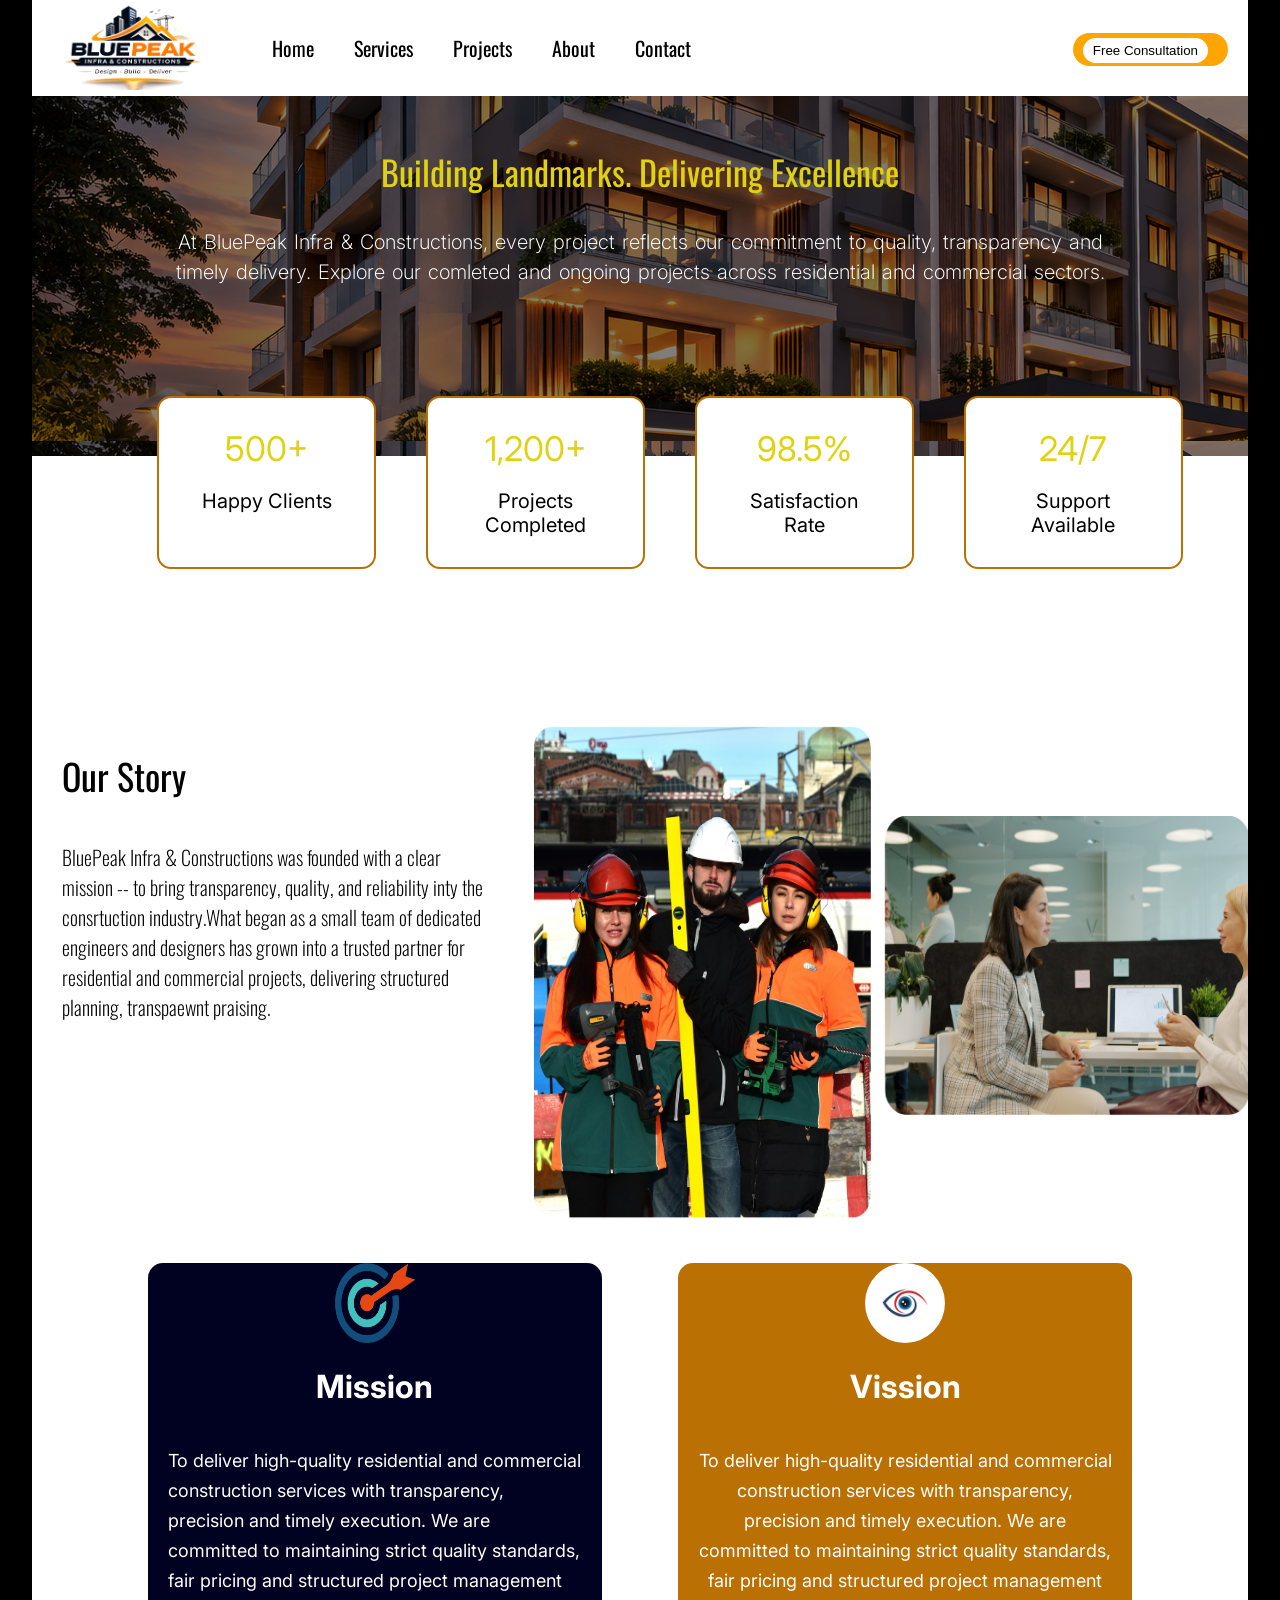
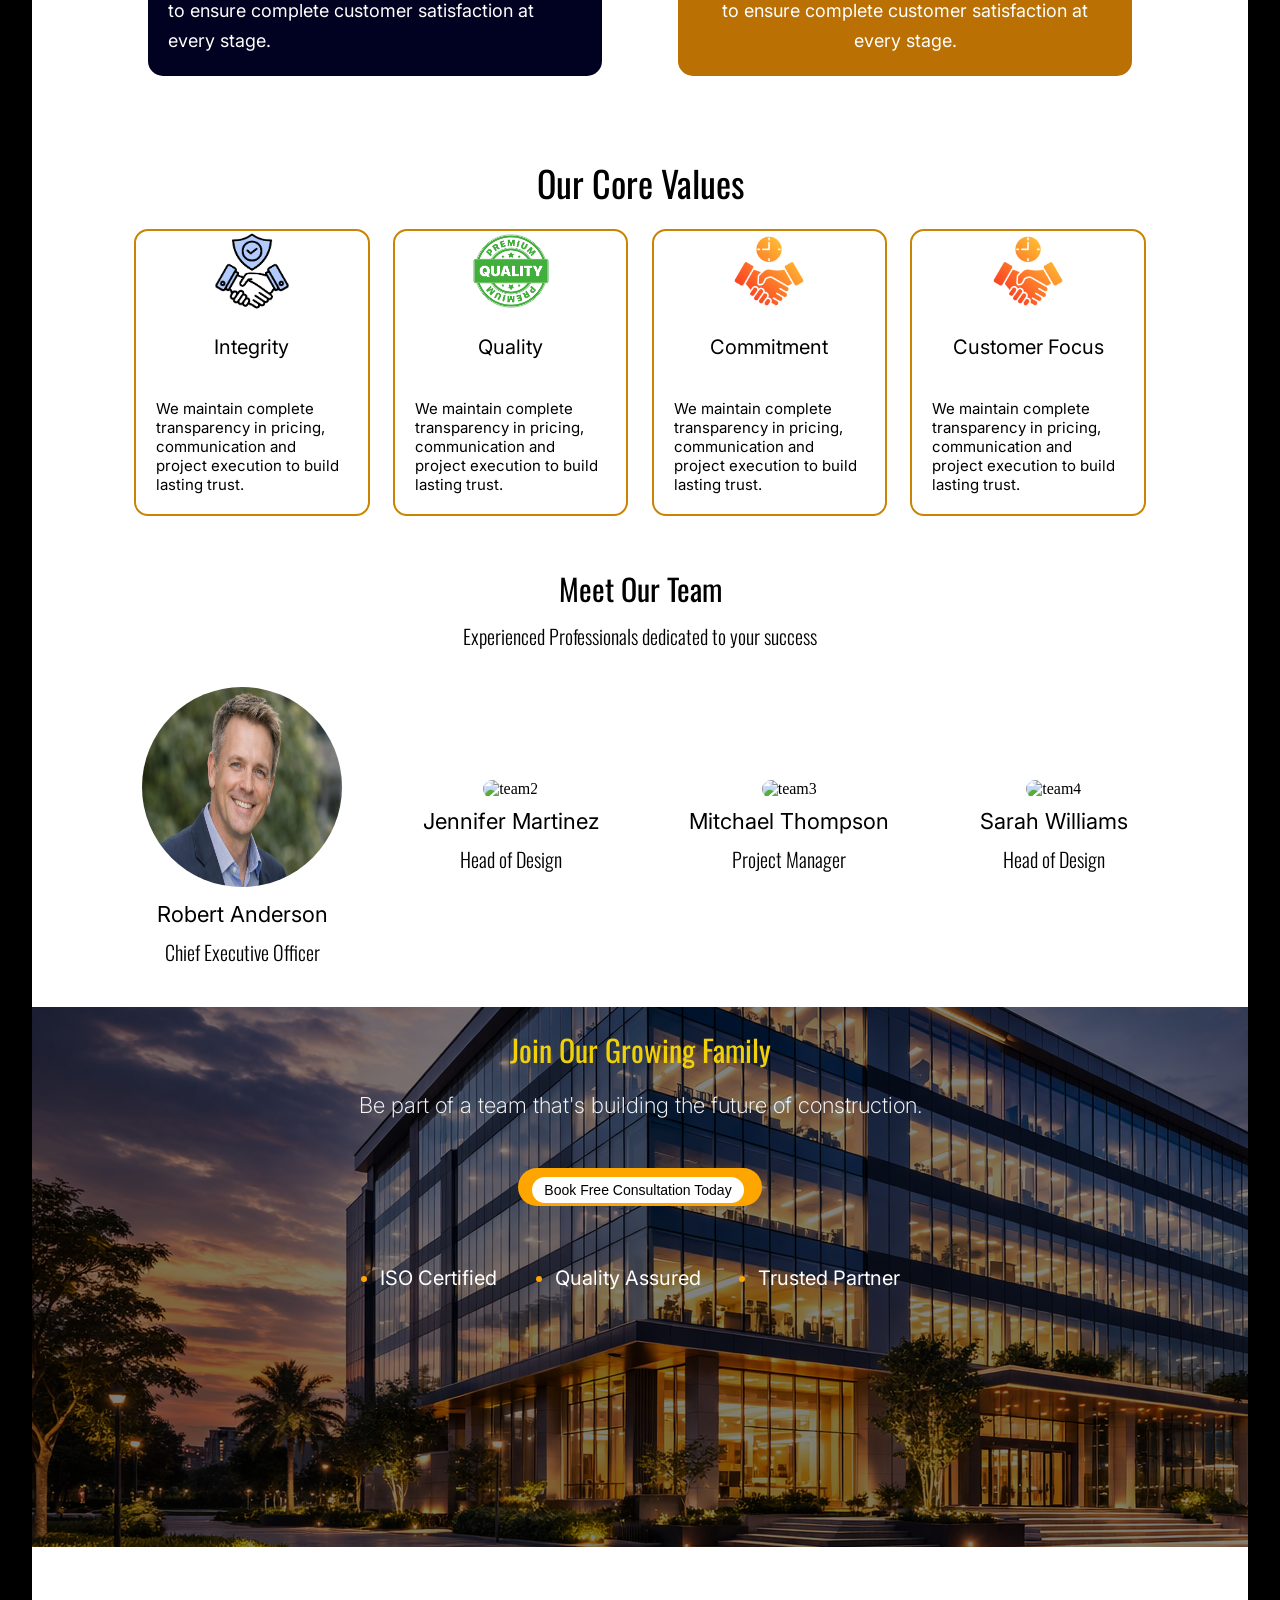
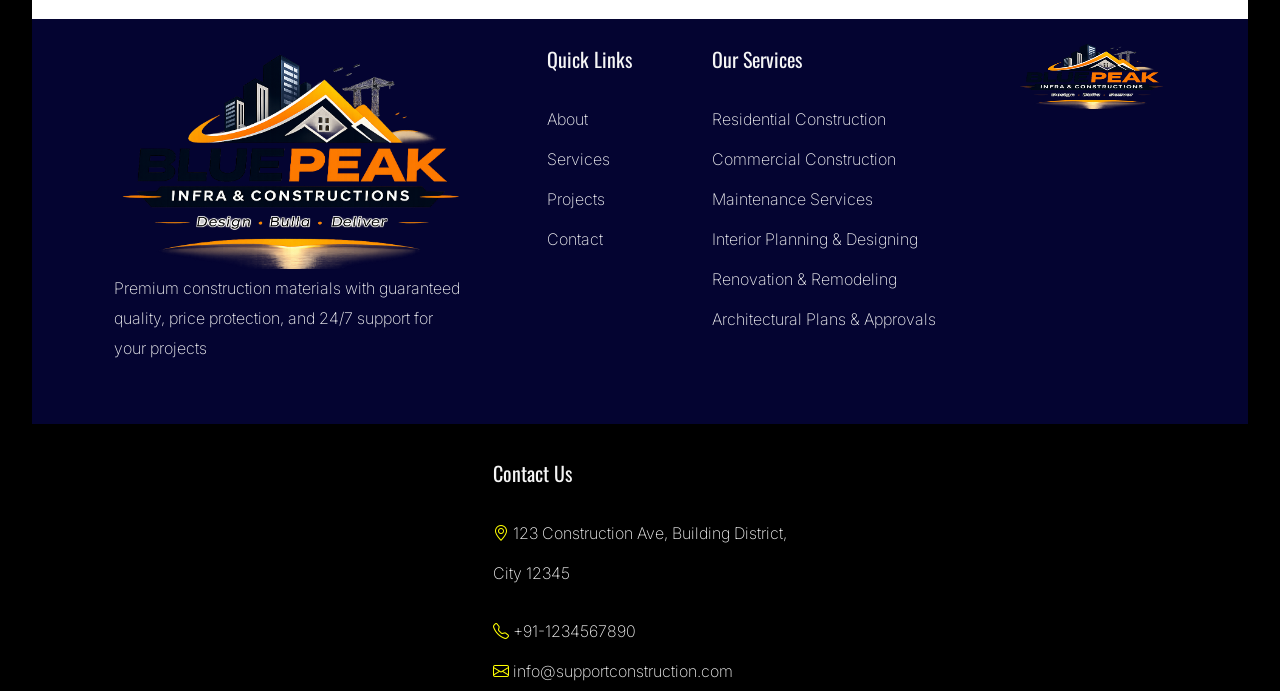
==== about.html @ 33f8533c "ConstructionFinal" ====
<!DOCTYPE html>
<html lang="en">
<head>
    <meta charset="UTF-8">
    <meta name="viewport" content="width=device-width, initial-scale=1.0">
    <title>Construction_About</title>
    <!--Inheriting CSS-->
    <link rel="stylesheet" href="/Assets/CSS/about.css">
    <!--Font Styles-->
    <link rel="preconnect" href="https://fonts.googleapis.com">
    <link rel="preconnect" href="https://fonts.gstatic.com" crossorigin>
    <link href="https://fonts.googleapis.com/css2?family=Inter:ital,opsz,wght@0,14..32,100..900;1,14..32,100..900&family=Oswald:wght@200..700&display=swap" rel="stylesheet">
    <!--Bootstrap Icons-->
     <link rel="stylesheet" href="https://cdn.jsdelivr.net/npm/bootstrap-icons@1.13.1/font/bootstrap-icons.min.css">

</head>
<body>
    <div class="overall">
    <!--Navbar Section-->
        <div class="header">
            <div class="header1">
                <div class="left">
                    <div class="logo">
                        <img src="/Assets/Images/ChatGPT Image Mar 2, 2026, 12_14_05 PM.png"  class="size" alt="Logo" >
                    </div>
                    <div class="navbar">
                            <a href="index.html">Home</a>
                            <a href="sevices.html">Services</a>
                            <a href="projects.html">Projects</a>
                            <a href="about.html">About</a>
                            <a href="contact.html">Contact</a>
                    </div>
                </div>
                <div class="btn">
                    <button>
                        <span>
                            Free Consultation
                        </span>
                    </button>
                </div>
            </div>
        </div>
    <!--Banner Section-->
        <div class="banner">
            <h1>Building Landmarks. Delivering Excellence</h1>
            <p>At BluePeak Infra & Constructions, every project reflects our commitment to quality, transparency and timely delivery. Explore our comleted and ongoing projects across residential and commercial sectors.</p>
        </div>
    <div class="story1">
    <!--Overlapping Tabs-->
    <div class="otabs">
        <div class="otab1">
            <h1>500+</h1>
            <p>Happy Clients</p>
        </div>
        <div class="otab1">
            <h1>1,200+</h1>
            <p>Projects Completed</p>
        </div>
        <div class="otab1">
            <h1>98.5%</h1>
            <p>Satisfaction Rate</p>
        </div>
        <div class="otab1">
            <h1>24/7</h1>
            <p>Support Available</p>
        </div>
    </div>
    <!--White Space-->
    <div class="space">

    </div>
    <!--Story-->
    <div class="story">
        <div class="scol1">
            <h2>Our Story</h2>
            <p> BluePeak Infra & Constructions was founded with a clear mission -- to bring transparency, quality, and reliability inty the consrtuction industry.What began as a small team of dedicated engineers and designers has grown into a trusted partner for residential and commercial projects, delivering structured planning, transpaewnt praising.</p>
        </div>
        <div class="scol2">
            <img src="/Assets/Images/col1.png" alt="col1">
        </div>
        <div class="scol3">
            <img src="/Assets/Images/col2.png" alt="col2">
        </div>
    </div>
    <div class="mv">
        <div class="mission">
            <img src="/Assets/Images/Mission-PNG-Clipart-Background.png" alt="m">
            <h2> Mission</h2>
            <p>To deliver high-quality residential and commercial construction services with transparency, precision and timely execution. We are committed to maintaining strict quality standards, fair pricing and structured project management to ensure complete customer satisfaction at every stage.</p>
        </div>
        <div class="vission">
            <img src="/Assets/Images/ec470275507757cef73993b78b1027c4.jpg" alt="v">
            <h2> Vission</h2>
            <p>To deliver high-quality residential and commercial construction services with transparency, precision and timely execution. We are committed to maintaining strict quality standards, fair pricing and structured project management to ensure complete customer satisfaction at every stage.</p>

        </div>
        </div>
    <!--Core  Value Section-->
    <div class="core">
        <h1>Our Core Values</h1>
        <div class="values">
            <div class="value">
                <img src="/Assets/Images/images.png" alt="">
                <h3>Integrity</h3>
                <p>We maintain complete transparency in pricing, communication and project execution to build lasting trust.</p>
            </div>
            <div class="value">
                <img src="/Assets/Images/premium-certified-quality-stamp_78370-1800.avif" alt="">
                <h3>Quality</h3>
                <p>We maintain complete transparency in pricing, communication and project execution to build lasting trust.</p>
            </div>
            <div class="value">
                <img src="/Assets/Images/11320141.png" alt="">
                <h3>Commitment</h3>
                <p>We maintain complete transparency in pricing, communication and project execution to build lasting trust.</p>
            </div>
            <div class="value">
                <img src="/Assets/Images/11320141.png" alt="">
                <h3>Customer Focus</h3>
                <p>We maintain complete transparency in pricing, communication and project execution to build lasting trust.</p>
            </div>
        </div>
    </div>
    <!--Team-->
    <div class="team">
        <h1>Meet Our Team</h1>
        <p>Experienced Professionals dedicated to your success</p><br><br>
        <div class="myteam">
            <div class="team1">
                <img src="/Assets/Images/P1.png" alt="team1">
                <h3>Robert Anderson</h3>
                <p>Chief Executive Officer</p>
            </div>
            <div class="team1">
                <img src="/Assets/Images/P2.png" alt="team2">
                <h3>Jennifer Martinez</h3>
                <p>Head of Design</p>
            </div>
            <div class="team1">
                <img src="/Assets/Images/P3.png" alt="team3">
                <h3>Mitchael Thompson</h3>
                <p>Project Manager</p>
            </div>
            <div class="team1">
                <img src="/Assets/Images/P4.png" alt="team4">
                <h3>Sarah Williams</h3>
                <p>Head of Design</p>
            </div>
        </div>
    </div>

</div>
<!--Before Footer-->
         
            
                <div class="beforefoot">
                    <h2 style="color:rgb(240, 209, 8)">Join Our Growing Family</h2>
                    <p style="color:whitesmoke">Be part of a team that's building the future of construction.</p>
                    <div class="btn1">
                        <button>
                            <span> Book Free Consultation Today </span>
                        </button>
                    </div>
                    <div class="listview">
                        <ul>
                            <li>ISO Certified</li>
                            <li>Quality Assured</li>
                            <li>Trusted Partner</li>
                        </ul>
                    </div>
                </div>
            
<!--White space-->
            <div class="blank">
                
            </div>
<!--Footer Section-->
        <div class="foot">
            <div class="foot1">
                <img src="/Assets/Images/ChatGPT Image Mar 2, 2026, 12_14_05 PM.png" alt="logo" class="logofoot">
                <p> Premium construction materials with guaranteed quality, price protection, and 24/7 support for your projects</p>
            </div>
            <div class="foot2">
                <h4>Quick Links</h4>
                <p>About</p>
                <p>Services</p>
                <p>Projects</p>
                <p>Contact</p>
            </div>
            <div class="foot3">
                <h4>Our Services</h4>
                <p>Residential Construction</p>
                <p>Commercial Construction</p>
                <p>Maintenance Services</p>
                <p>Interior Planning & Designing</p>
                <p>Renovation & Remodeling</p>
                <p>Architectural Plans & Approvals</p>
            </div>
            <div class="logos">
                    <img src="/Assets/Images/ChatGPT Image Mar 2, 2026, 12_14_05 PM.png"  alt="Logo" width="150" height="70">
                </div>
            <div class="foot4">
                <h4>Contact Us</h4>
                <p><i class="bi bi-geo-alt" style="color:yellow"></i> 123 Construction Ave, Building District,<br> City 12345</p>
                <br>
                <p><i class="bi bi-telephone" style="color:yellow"></i> +91-1234567890</p>
                <p><i class="bi bi-envelope" style="color:yellow"></i> info@supportconstruction.com</p>
            </div>
        </div>

</div>
</body>
</html>
---- Assets/CSS/about.css ----
*{
    box-sizing: border-box;
    margin : 0;
    padding: 0;
}
.overall
{
    width:95%;
    margin: auto;
}
body
{
    background-color: black;
}
.header
{
    width:100%;
   background-color: white;
   
}
.header1
{
     display:flex;
    flex-wrap: wrap;
    align-items: center;
    justify-content:space-between;
    font-family: 'Oswald';
    font-size: 20px;
   
}
.size
{
    width: 140px;
    height: 90px;
}
.logo
{
    display: inline;
    padding-left: 30px;
    padding-right: 30px;
    margin-right: 20px;
}
.navbar
{
    display: flex;
   justify-content: center;
   align-items: center;
}
.navbar a
{
    display: inline;
    text-decoration: none;
    color:black;
    padding-left: 20px;
    padding-right: 20px;
    font-size: 20px;
}
.btn button
{
    background-color: orange;
    padding: 10px 20px 8px 10px;
    border: none;
    border-radius: 30px;
}
.btn button>span
{
    background-color: white;
    border-radius:18px ;
    padding: 5px 10px;
}
.left
{
    display: flex;
    flex-wrap: wrap;
}
.btn
{
    margin-right: 20px;
}

/*Banner Section*/
.banner
{
    background-image: url('/Assets/Images/cropimg3.png');
     background:linear-gradient(rgba(0, 0, 0, 0.5), rgba(0, 0, 0, 0.5)),url('/Assets/Images/cropimg3.png');
    width:100%;
    height: 40vh;
    text-align: center;
    justify-content: center;
  
}
.banner h1
{
    color:rgb(224, 210, 17);
    font-family: 'Oswald';
    font-size: 34px;
    font-weight: 400;
    padding:30px;
    padding-top: 50px;
}
.banner p 
{
    color:white;
    font-family: 'Inter';
    font-size: 20px;
    font-weight: 250;
    padding-left: 10%;
    padding-right: 10%;
    line-height: 30px;
    word-spacing: 2px;
}
/*Space*/
.space
{
    width:100%;
    height: 10vh;
    background-color: white;
   
}


/* Overlapping Tab Section */
.otab1
{
    width:18%;
    padding:20px;
    border: 2px solid rgb(186, 112, 2);
    border-radius: 14px;
    background: white;
    text-align: center;
}
.otab1 h1
{
     color:rgb(224, 210, 17);
    font-family: 'Inter';
    font-size: 34px;
    font-weight: 400;
    padding:10px;
}
.otab1 p 
{
    color:black;
     font-family: 'Inter';
    font-size: 20px;
    font-weight: 400;
    padding:10px;
}
.otabs 
{
    display:flex;
    justify-content: center;
    gap:50px;
position: relative;
bottom: 60px;
left: 30px;
}

.story1
{
    background-color: white;
    width:100%;
}
/*Story*/
.story
{  
    width:100%;
    background-color: white;
    display:flex;
    gap:1%;
}
.scol1 
{
    width: 40%;
    padding: 10px;
}
.scol1 h2
{
    font-family: 'Oswald';
    font-size: 36px;
    font-weight: 400;
    padding: 20px;
    
}
.scol1 p
{
    font-family: 'Oswald';
    font-size: 20px;
    font-weight: 250;
    padding: 20px;
    
}
.scol2
{
    width:28%;
}
.scol2>img
{
    width:100%;
    height:500px;
}
.scol3
{
    width:30%;
    padding-top: 8%;
}
.scol3>img
{
    width:100%;
    height:300px;
}
/*Mission Vission*/
.mv
{
    display : flex;
    justify-content: space-evenly;
    align-items:center;
    padding:40px;
}
.mission
{
    background-color: rgb(1, 1, 33);
    font-family: 'Inter';
    color: white;
    text-align: center;
    width: 40%;
    border-radius: 15px;
}
.mission>img 
{
    width: 80px;
    height:80px;
    border: 2px solid none;
    border-radius: 10px;

}
.mission h2
{
    font-size: 32px;
    padding: 20px;
}
.mission p 
{
    font-size: 18px;
    line-height: 30px;
    padding: 20px;
    text-align: left;
}
.vission
{
    background-color: rgb(186, 112, 2);
    font-family: 'Inter';
    color: white;
    
    text-align: center;
    width: 40%;
     border-radius: 15px;
}
.vission>img 
{
    width: 80px;
    height:80px;
    border: 2px solid none;
    border-radius: 50px;
}
.vission h2
{
    font-size: 32px;
    padding: 20px;
}
.vission p 
{
    font-size: 18px;
    line-height: 30px;
    padding: 20px;
}
/*Core  Value Section*/
.core
{
    text-align: center;
    padding: 20px;
}
.core h1
{
    font-family: 'Oswald';
    
    font-size: 36px;
    font-weight: 400;
    padding: 20px;
}
.value>img
{
    width: 80px;
    height:80px;
}
.value h3
{
     font-family: 'Inter';
    
    font-size: 20px;
    font-weight: 400;
    padding: 20px;
}
.value p 
{
 font-family: 'Inter';
    
    font-size: 15px;
    font-weight: 400;
    padding: 20px;
    text-align: left;;
}
.value 
{ 
    width:20%;
    border: 2px solid  ;
    border-color:rgb(202, 132, 3) ;
    border-radius: 14px;
}
.values
{
    display: flex;
    gap:2%;
    justify-content: center;
    align-items: center;
}
/*Team*/
.myteam
{
    display: flex;
  
    gap:6%;
    justify-content: center;
    align-items: center;
}
.team1>img 
{
    width: 200px;
    height:200px;
    border-radius: 100px;
}
.team1 h3
{
     font-family: 'Inter';
    
    font-size: 22px;
    font-weight: 400;
    padding: 10px;
}
.team1 p 
{
 font-family: 'Inter';
    
    font-size: 15px;
    font-weight: 400;
    
    text-align: center;
}
.team
{
    text-align: center;
    padding: 20px;
    padding-bottom: 40px;
}
.team h1
{
     font-family: 'Oswald';
    
    font-size: 30px;
    font-weight: 400;
    padding: 10px;
}
.team p 
{
 font-family: 'Oswald';
    
    font-size: 20px;
    font-weight: 300;
    
    text-align: center;
}
/*Before Footer*/

.beforefoot
{
   
    background-image: url('/Assets/Images/croppedimg2.png');
    background:linear-gradient(rgba(0, 0, 0, 0.5), rgba(0, 0, 0, 0.5)),url('/Assets/Images/croppedimg2.png');
    width:100%;
    height:60vh;
   text-align: center;
    justify-content: center;
}
.btn1
{
    margin:30px;
}
.btn1 button
{
    background-color: orange;
    padding: 14px 18px 8px 14px;
    border: none;
    border-radius: 30px;
}
.btn1 button>span
{
    background-color: white;
    border-radius:20px ;
    padding: 5px 12px;
    font-size: 14px;
}
.beforefoot h2
{
    font-family: 'Oswald';
    font-weight: 400;
    font-size: 30px;
    padding-top: 20px;
}
.beforefoot p
{
    padding:20px;
    font-family: 'Inter';
    font-weight: 250;
    font-size: 22px;
}

.listview
{
    padding:30px;
}
.listview>ul
{
    display: flex;
    flex-wrap: wrap;
    color:white;
    justify-content: center;
    gap:5%;
    font-family: 'Inter';
    font-size: 20px;
}
.listview>ul>li::marker
{
    color:orange;
}

/*White space*/

.blank
{
    background-color:white;
    width:100%;
    height:8vh;

}

/*Footer Section*/

.logofoot
{
    width:350px;
    height: 230px;
}
.foot 
{
    display: flex;
    flex-wrap: wrap;
    justify-content: center;
    
    width:100%;
   background-color:  rgb(4, 4, 49);
    height: 45vh;
    padding-top: 20px;
    padding-left: 20px;
    padding-right: 20px;
    gap: 80px;
}
.foot p
{
    font-size: 16px;
    color:whitesmoke;
    line-height: 40px;
    font-family: 'Inter';
    font-weight: 200;
}
.foot h4
{
    color:whitesmoke;
     line-height: 40px;
     font-size: 20px;
     font-family: 'Oswald';
    font-weight: 400;
    padding-bottom: 20px;
}
.foot1
{
    width:30%;
    margin-bottom: 10px;
}
.foot1 p
{
    width:100%;
     line-height: 30px;
}

/*Media Query*/

/* For Desktop Devices */
/*------------------------- */
@media only screen and (min-width: 1440px)
{
.logos
{
    display: none;
}

}

/* For Laptop Devices */
/*------------------------- */

/*Footer Section*/
@media only screen and (max-width: 1024px)
{
  .foot 
{
    
    padding-top: 20px;
    padding-left: 10px;
    padding-right: 10px;
    gap: 60px;
}
.foot p
{
    font-size: 14px;
    line-height: 30px;
}
.foot h4
{
     line-height: 30px;
     font-size: 14px;
    padding-bottom: 10px;
}
.foot1
{
    width:25%;
    padding-bottom: 5px;
}
.foot1 p
{
    width:100%;
     line-height: 20px;
}  
.logofoot
{
    width:220px;
    height: 180px;
}
.logos
{
    display: none;
}
}
/* For Tablet Devices */
/*------------------------- */

/* Navbar section */


@media only screen and (max-width: 768px)
{
.logo
{
    display: flex;
}
.size{
    width: 80px;
    height: 50px;
}
.navbar a 
{
    font-size: 16px;
      padding-left: 12px;
    padding-right:12px;
}
/*Banner Section*/
.banner h1
{
    font-size: 32px;
    font-weight: 400;
    padding:20px;
    padding-top: 40px;
}
.banner p 
{
    font-size: 14px;
    font-weight: 250;
    padding: 20px;
    line-height: 30px;
}
/* Overlapping Tab Section */
  


.otab1
{
    width:15%;
    padding:10px;
}

.otab1 h1
{
font-size: 22px;
padding:7px;
}
.otab1 p 
{
font-size: 16px;
padding:7px;
}
.otabs 
{
    display:flex;
    justify-content: center;
    gap:30px;
position: relative;
bottom: 30px;
left: 10px;
}

.story
{  
    width:100%;
    background-color: white;
    display:flex;
    gap:1%;
}
.scol1 
{
    width: 40%;
    padding: 10px;
}
.scol1 h2
{
    font-family: 'Oswald';
    font-size: 28px;
    font-weight: 400;
    padding: 10px;
    
}
.scol1 p
{
    font-family: 'Oswald';
    font-size: 16px;
    font-weight: 250;
    padding: 10px;
    
}
.scol2
{
    width:28%;
}
.scol2>img
{
    width:100%;
    height:350px;
}
.scol3
{
    width:30%;
    padding-top: 8%;
}
.scol3>img
{
    width:100%;
    height:200px;
}
    .mv
{
    display : flex;
    justify-content: space-evenly;
    align-items:center;
    padding:20px;
}
    .core
{
   width:100%;
}
.core h1
{
    
    
    font-size: 28px;
    font-weight: 400;
    padding: 10px;
}
.value>img
{
    width: 80px;
    height:80px;
}
.value h3
{
     font-family: 'Inter';
    
    font-size: 10px;
    font-weight: 400;
    padding: 10px;
}
.value p 
{
 font-family: 'Inter';
    
    font-size: 8px;
    font-weight: 400;
    padding: 10px;
    text-align: left;;
}
.value 
{ 
    width:20%;
    border: 2px solid  ;
    border-color:rgb(202, 132, 3) ;
    border-radius: 14px;
}
.values
{
    display: flex;
    gap:1%;
    justify-content: center;
    align-items: center;
}
.team
{
width:100%;
}
.myteam
{
    display: flex;
      flex-wrap: wrap;
    gap:2%;
    justify-content: center;
    align-items: center;
}
.team1>img 
{
    width: 100px;
    height:100px;
    border-radius: 50px;
}
.team1 h3
{
     font-family: 'Inter';
    
    font-size: 18px;
    font-weight: 400;
    padding: 7px;
}
.team1 p 
{
 font-family: 'Inter';
    
    font-size: 12px;
    font-weight: 400;
    
    text-align: center;
}
.team
{
    text-align: center;
    padding: 10px;
    padding-bottom: 20px;
}
.team h1
{
     font-family: 'Oswald';
    
    font-size: 22px;
    font-weight: 400;
    padding: 7px;
}
.team p 
{
 font-family: 'Oswald';
    
    font-size: 16px;
    font-weight: 300;
    
    text-align: center;
}

/*Footer Section*/
.foot2
{
    display: none;
}
.foot3
{
    display:none;
}
.foot1
{
    width:40%;
}
.foot 
{
    justify-content: space-around;
    padding-top: 20px;
    padding-left: 10px;
    padding-right: 10px;
    gap: 60px;
}
.foot1 p 
{
    font-size: 12px;
}
.logos
{
    display: none;
}

}
/* For Large Mobile Devices */
/*------------------------- */

/* Navbar section */


@media only screen and (max-width: 426px)
{
.logo
{
    display: flex;
}
.size{
    width: 80px;
    height: 50px;
}
.navbar a 
{
    font-size: 16px;
      padding-left: 12px;
    padding-right:12px;
}
.header1
{
    display: block;
}
/*Banner Section*/
.banner h1
{
    font-size: 24px;
    font-weight: 400;
    padding:10px;
    padding-top: 20px;
}
.banner p 
{
    font-size: 14px;
    font-weight: 250;
    padding: 20px;
    line-height: 24px;
}

/* Overlap tab */

.otab1 h1
{
font-size: 12px;
padding:1px;
}
.otab1 p 
{
font-size: 10px;
padding:1px;
}
.otabs 
{
    display:flex;
    justify-content: center;
    gap:10px;
position: relative;
bottom: 10px;
left: 25px;
}

/*Before Footer Section*/

.btn1
{
    margin:30px;
}
.beforefoot h2
{
    font-family: 'Oswald';
    font-weight: 400;
    font-size: 26px;
    padding-top: 15px;
}
.beforefoot p
{
    padding:15px;
    font-family: 'Inter';
    font-weight: 250;
    font-size: 18px;
}
.listview>ul
{
    font-size: 15px;
    justify-content: space-around;
}
/*Footer Section*/
.foot2
{
    display: none;
}
.foot3
{
    display:none;
}
.foot1
{
    display: none;
}
.foot 
{
    justify-content:center;
    padding-top: 5px;
    padding-left: 10px;
    padding-right: 10px;
    gap:20px;
}
.logos
{
    display:inline-block;
}
} 

/* For Small Mobile Devices */
/*------------------------- */

/* Navbar section */


@media only screen and (max-width: 320px)
{
.logo
{
    display: flex;
}
.size{
    width: 80px;
    height: 50px;
}
.navbar a 
{
    font-size: 12px;
      padding-left: 10px;
    padding-right:10px;
}
.header1
{
    display: block;
}
.btn button
{
    font-size: 10px;
}
/*Banner Section*/
.banner h1
{
    font-size: 24px;
    font-weight: 400;
    padding:10px;
    padding-top: 20px;
}
.banner p 
{
    font-size: 12px;
    font-weight: 250;
    padding: 20px;
    line-height: 24px;
}
.story
{  
    width:100%;
    background-color: white;
    display:flex;
    flex-direction: column;
    gap:1%;
}
.scol1
{
    width:80%;
} 
.scol2
{
    width:80%;
} 
.scol3
{
    width:80%;
} 
.mv
{
    display : flex;
    justify-content: space-evenly;
    flex-wrap: wrap;
    align-items:center;
    padding:20px;
}
.vission
{
    width:90%;
    font-size: smaller;
}
.mission
{
    width:90%;
    font-size: smaller;
}
}
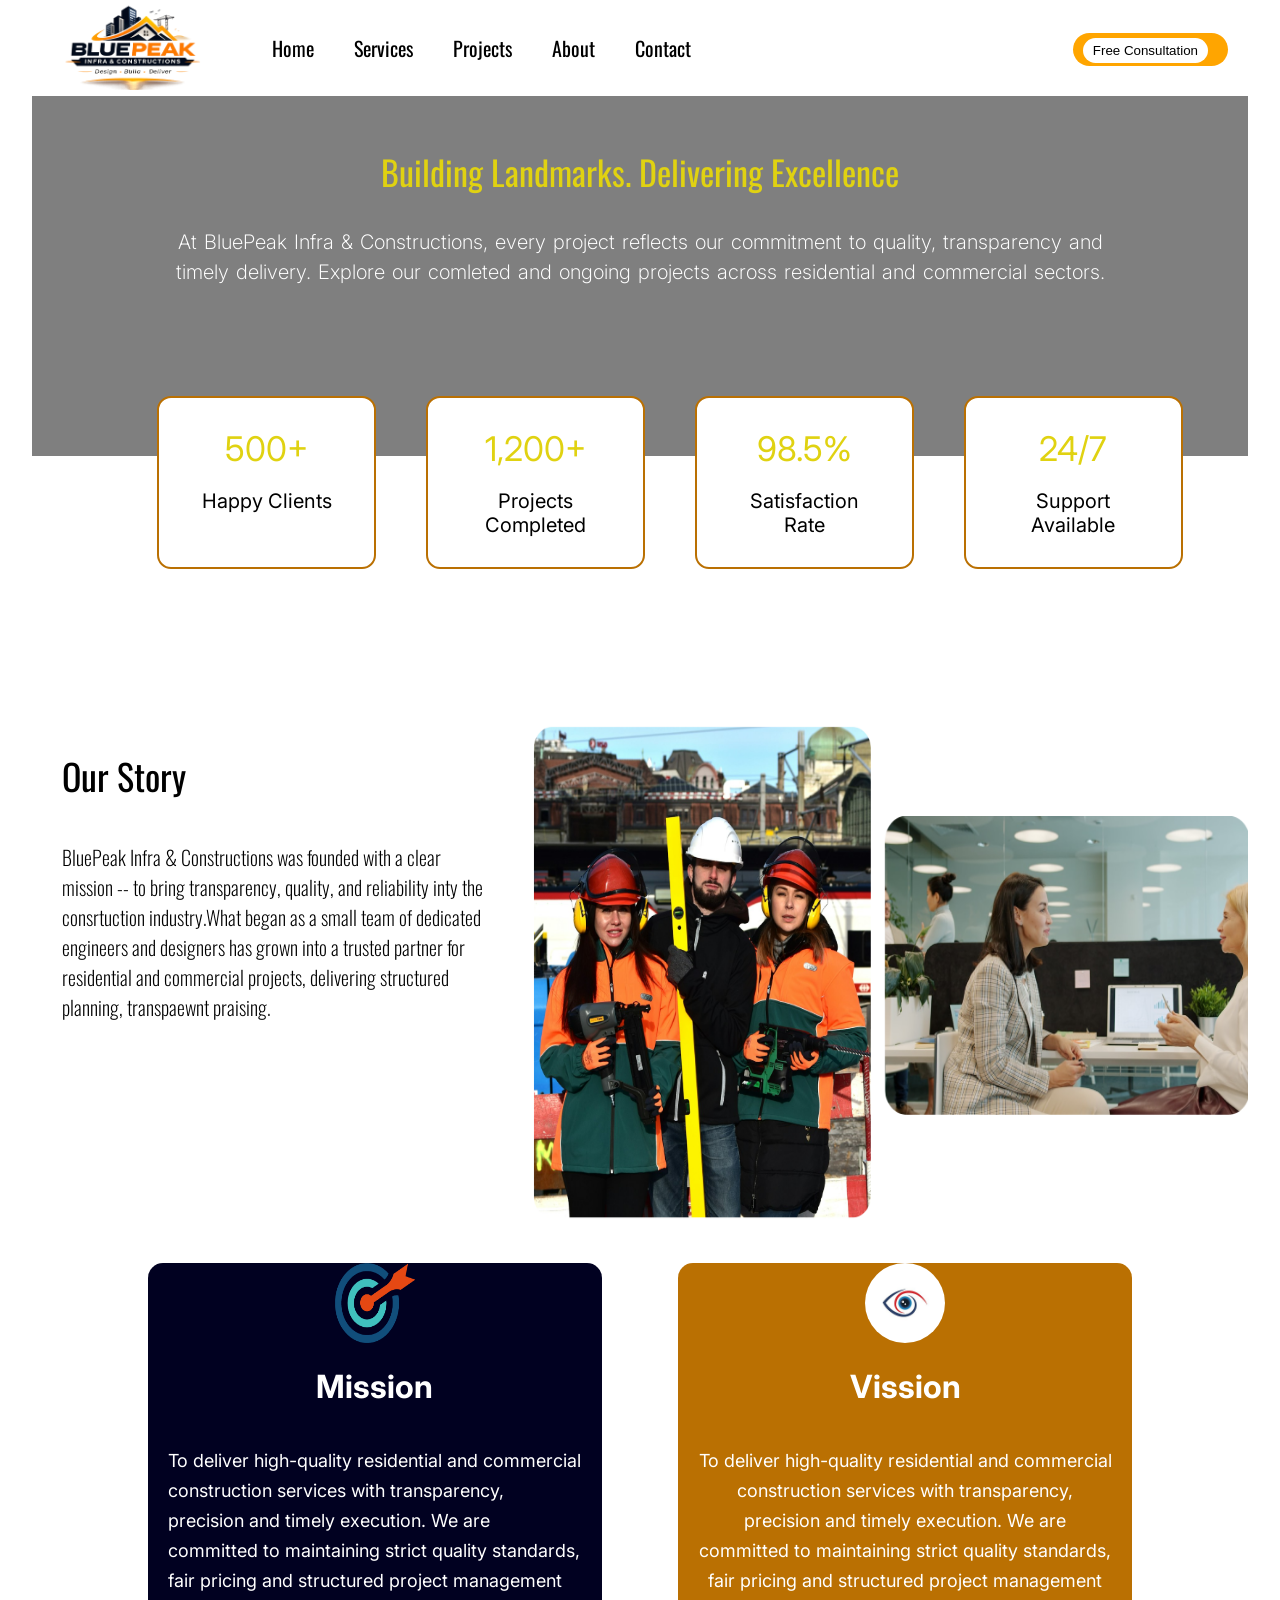
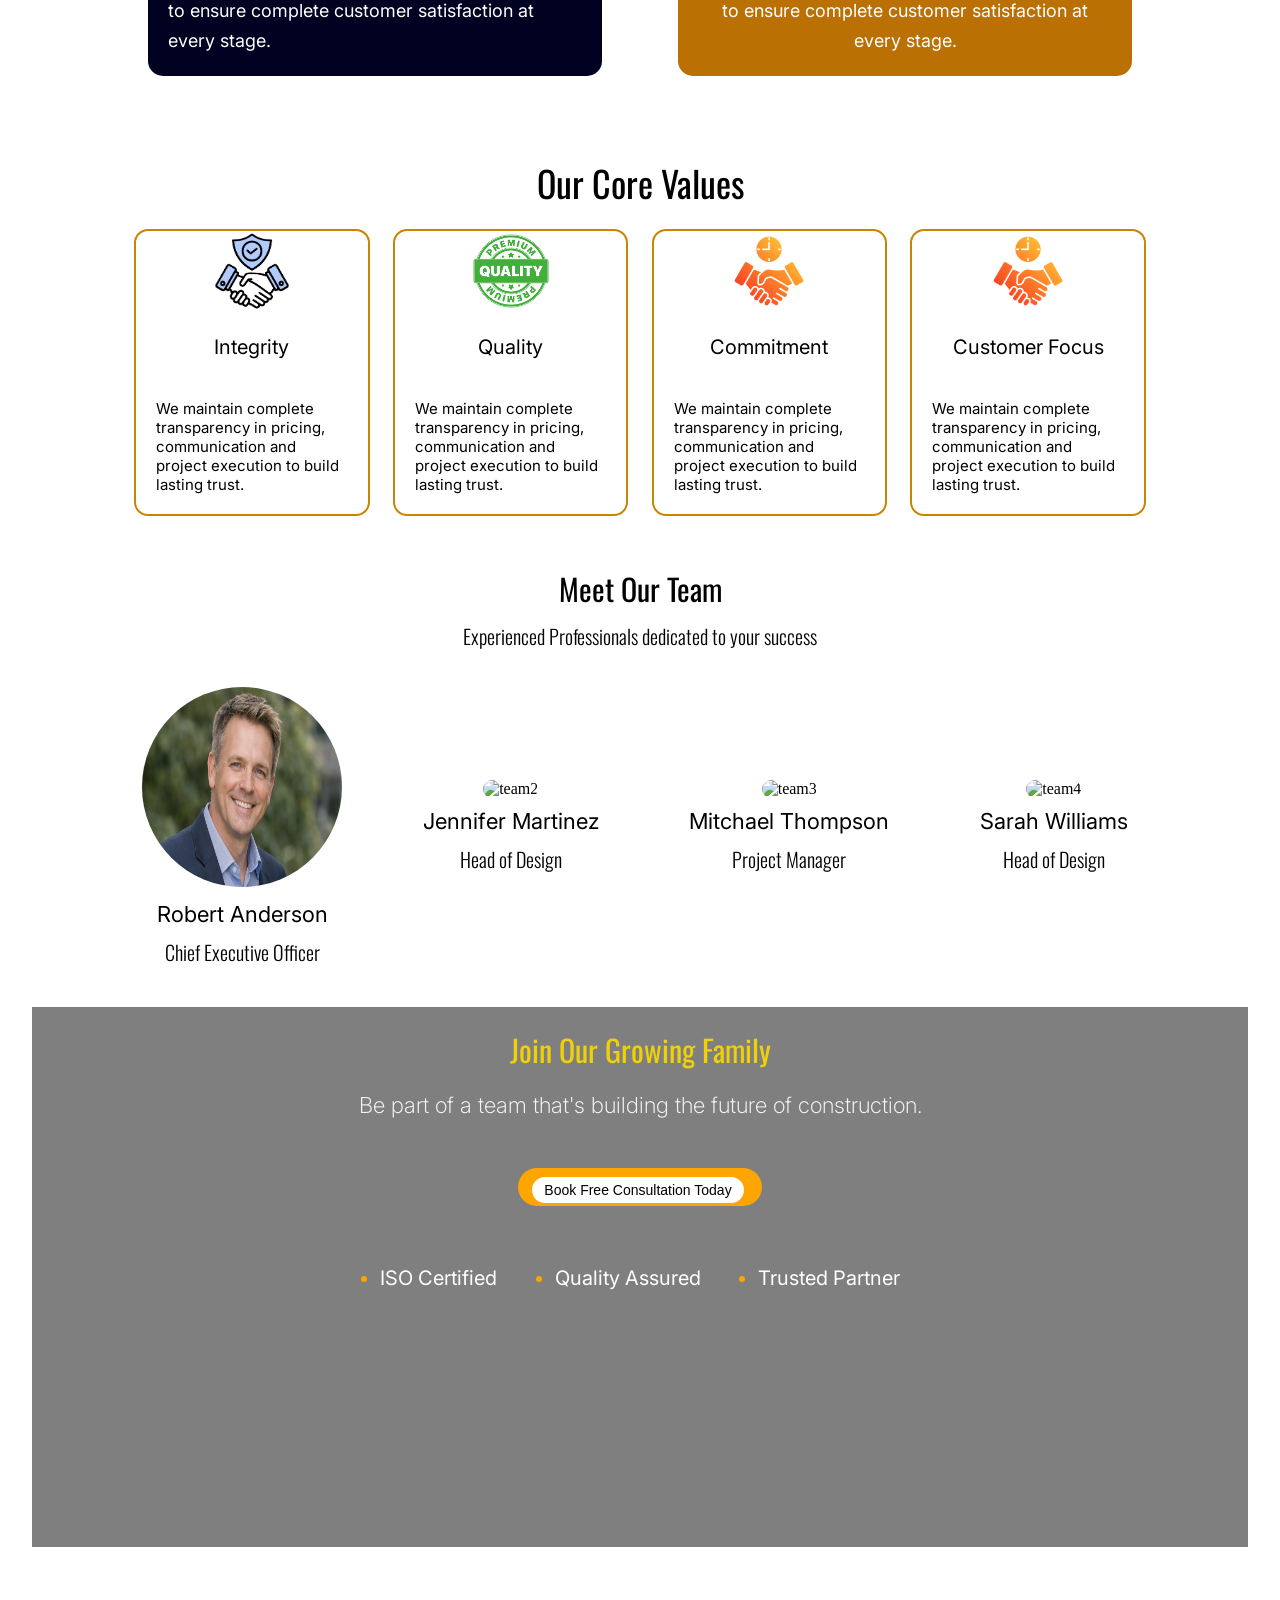
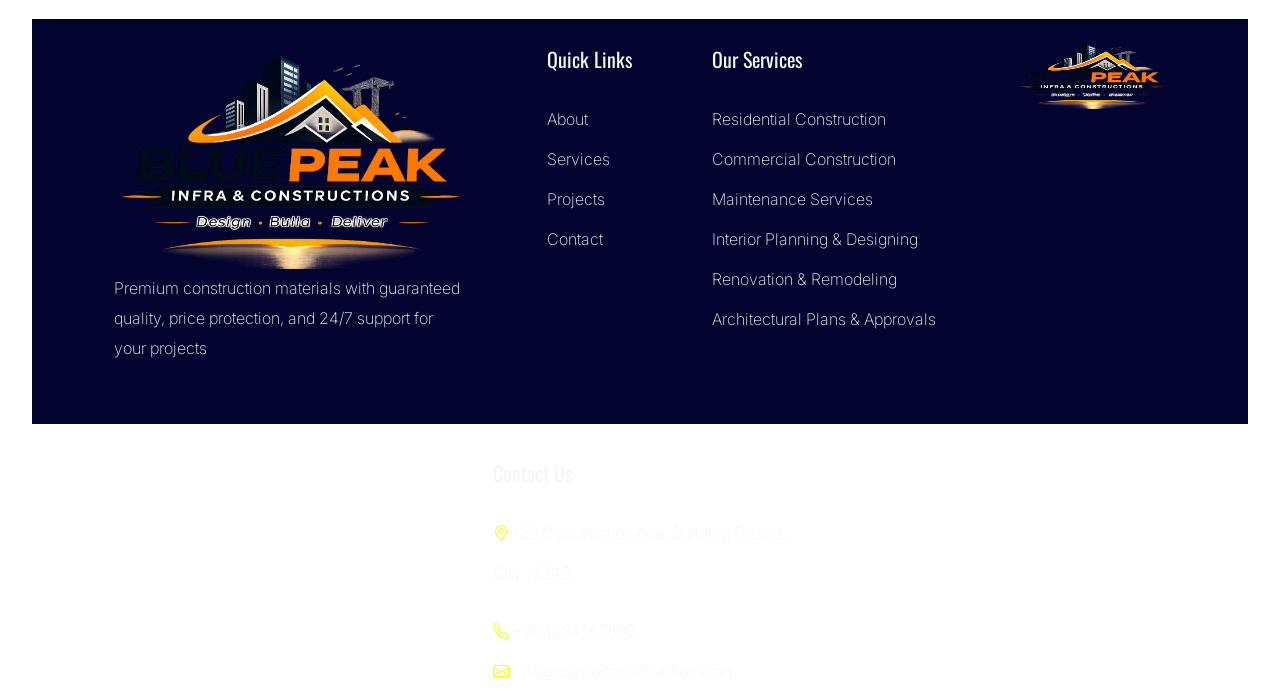
==== commit 786dbc86: "Update image paths for team members in about.html" ====
--- a/about.html
+++ b/about.html
@@ -5,7 +5,7 @@
     <meta name="viewport" content="width=device-width, initial-scale=1.0">
     <title>Construction_About</title>
     <!--Inheriting CSS-->
-    <link rel="stylesheet" href="/Assets/CSS/about.css">
+    <link rel="stylesheet" href="Assets/CSS/about.css">
     <!--Font Styles-->
     <link rel="preconnect" href="https://fonts.googleapis.com">
     <link rel="preconnect" href="https://fonts.gstatic.com" crossorigin>
@@ -21,7 +21,7 @@
             <div class="header1">
                 <div class="left">
                     <div class="logo">
-                        <img src="/Assets/Images/ChatGPT Image Mar 2, 2026, 12_14_05 PM.png"  class="size" alt="Logo" >
+                        <img src="Assets/Images/ChatGPT Image Mar 2, 2026, 12_14_05 PM.png"  class="size" alt="Logo" >
                     </div>
                     <div class="navbar">
                             <a href="index.html">Home</a>
@@ -76,20 +76,20 @@
             <p> BluePeak Infra & Constructions was founded with a clear mission -- to bring transparency, quality, and reliability inty the consrtuction industry.What began as a small team of dedicated engineers and designers has grown into a trusted partner for residential and commercial projects, delivering structured planning, transpaewnt praising.</p>
         </div>
         <div class="scol2">
-            <img src="/Assets/Images/col1.png" alt="col1">
+            <img src="Assets/Images/col1.png" alt="col1">
         </div>
         <div class="scol3">
-            <img src="/Assets/Images/col2.png" alt="col2">
+            <img src="Assets/Images/col2.png" alt="col2">
         </div>
     </div>
     <div class="mv">
         <div class="mission">
-            <img src="/Assets/Images/Mission-PNG-Clipart-Background.png" alt="m">
+            <img src="Assets/Images/Mission-PNG-Clipart-Background.png" alt="m">
             <h2> Mission</h2>
             <p>To deliver high-quality residential and commercial construction services with transparency, precision and timely execution. We are committed to maintaining strict quality standards, fair pricing and structured project management to ensure complete customer satisfaction at every stage.</p>
         </div>
         <div class="vission">
-            <img src="/Assets/Images/ec470275507757cef73993b78b1027c4.jpg" alt="v">
+            <img src="Assets/Images/ec470275507757cef73993b78b1027c4.jpg" alt="v">
             <h2> Vission</h2>
             <p>To deliver high-quality residential and commercial construction services with transparency, precision and timely execution. We are committed to maintaining strict quality standards, fair pricing and structured project management to ensure complete customer satisfaction at every stage.</p>
 
@@ -100,22 +100,22 @@
         <h1>Our Core Values</h1>
         <div class="values">
             <div class="value">
-                <img src="/Assets/Images/images.png" alt="">
+                <img src="Assets/Images/images.png" alt="">
                 <h3>Integrity</h3>
                 <p>We maintain complete transparency in pricing, communication and project execution to build lasting trust.</p>
             </div>
             <div class="value">
-                <img src="/Assets/Images/premium-certified-quality-stamp_78370-1800.avif" alt="">
+                <img src="Assets/Images/premium-certified-quality-stamp_78370-1800.avif" alt="">
                 <h3>Quality</h3>
                 <p>We maintain complete transparency in pricing, communication and project execution to build lasting trust.</p>
             </div>
             <div class="value">
-                <img src="/Assets/Images/11320141.png" alt="">
+                <img src="Assets/Images/11320141.png" alt="">
                 <h3>Commitment</h3>
                 <p>We maintain complete transparency in pricing, communication and project execution to build lasting trust.</p>
             </div>
             <div class="value">
-                <img src="/Assets/Images/11320141.png" alt="">
+                <img src="Assets/Images/11320141.png" alt="">
                 <h3>Customer Focus</h3>
                 <p>We maintain complete transparency in pricing, communication and project execution to build lasting trust.</p>
             </div>
@@ -127,22 +127,22 @@
         <p>Experienced Professionals dedicated to your success</p><br><br>
         <div class="myteam">
             <div class="team1">
-                <img src="/Assets/Images/P1.png" alt="team1">
+                <img src="Assets/Images/P1.png" alt="team1">
                 <h3>Robert Anderson</h3>
                 <p>Chief Executive Officer</p>
             </div>
             <div class="team1">
-                <img src="/Assets/Images/P2.png" alt="team2">
+                <img src="/ConstructionFinal/Assets/Images/P2.png" alt="team2">
                 <h3>Jennifer Martinez</h3>
                 <p>Head of Design</p>
             </div>
             <div class="team1">
-                <img src="/Assets/Images/P3.png" alt="team3">
+                <img src="/ConstructionFinal/Assets/Images/P3.png" alt="team3">
                 <h3>Mitchael Thompson</h3>
                 <p>Project Manager</p>
             </div>
             <div class="team1">
-                <img src="/Assets/Images/P4.png" alt="team4">
+                <img src="/ConstructionFinal/Assets/Images/P4.png" alt="team4">
                 <h3>Sarah Williams</h3>
                 <p>Head of Design</p>
             </div>
@@ -177,7 +177,7 @@
 <!--Footer Section-->
         <div class="foot">
             <div class="foot1">
-                <img src="/Assets/Images/ChatGPT Image Mar 2, 2026, 12_14_05 PM.png" alt="logo" class="logofoot">
+                <img src="Assets/Images/ChatGPT Image Mar 2, 2026, 12_14_05 PM.png" alt="logo" class="logofoot">
                 <p> Premium construction materials with guaranteed quality, price protection, and 24/7 support for your projects</p>
             </div>
             <div class="foot2">
@@ -197,7 +197,7 @@
                 <p>Architectural Plans & Approvals</p>
             </div>
             <div class="logos">
-                    <img src="/Assets/Images/ChatGPT Image Mar 2, 2026, 12_14_05 PM.png"  alt="Logo" width="150" height="70">
+                    <img src="Assets/Images/ChatGPT Image Mar 2, 2026, 12_14_05 PM.png"  alt="Logo" width="150" height="70">
                 </div>
             <div class="foot4">
                 <h4>Contact Us</h4>
@@ -210,4 +210,4 @@
 
 </div>
 </body>
-</html>+</html>
--- a/Assets/CSS/about.css
+++ b/Assets/CSS/about.css
@@ -7,10 +7,6 @@
 {
     width:95%;
     margin: auto;
-}
-body
-{
-    background-color: black;
 }
 .header
 {
@@ -81,8 +77,8 @@
 /*Banner Section*/
 .banner
 {
-    background-image: url('/Assets/Images/cropimg3.png');
-     background:linear-gradient(rgba(0, 0, 0, 0.5), rgba(0, 0, 0, 0.5)),url('/Assets/Images/cropimg3.png');
+    background-image: url('/ConstructionFinal/Assets/Images/cropimg3.png');
+     background:linear-gradient(rgba(0, 0, 0, 0.5), rgba(0, 0, 0, 0.5)),url('/ConstructionFinal/Assets/Images/cropimg3.png');
     width:100%;
     height: 40vh;
     text-align: center;
@@ -383,8 +379,8 @@
 .beforefoot
 {
    
-    background-image: url('/Assets/Images/croppedimg2.png');
-    background:linear-gradient(rgba(0, 0, 0, 0.5), rgba(0, 0, 0, 0.5)),url('/Assets/Images/croppedimg2.png');
+    background-image: url('/ConstructionFinal/Assets/Images/croppedimg2.png');
+    background:linear-gradient(rgba(0, 0, 0, 0.5), rgba(0, 0, 0, 0.5)),url('/ConstructionFinal/Assets/Images/croppedimg2.png');
     width:100%;
     height:60vh;
    text-align: center;
@@ -1017,4 +1013,4 @@
     width:90%;
     font-size: smaller;
 }
-} +} 
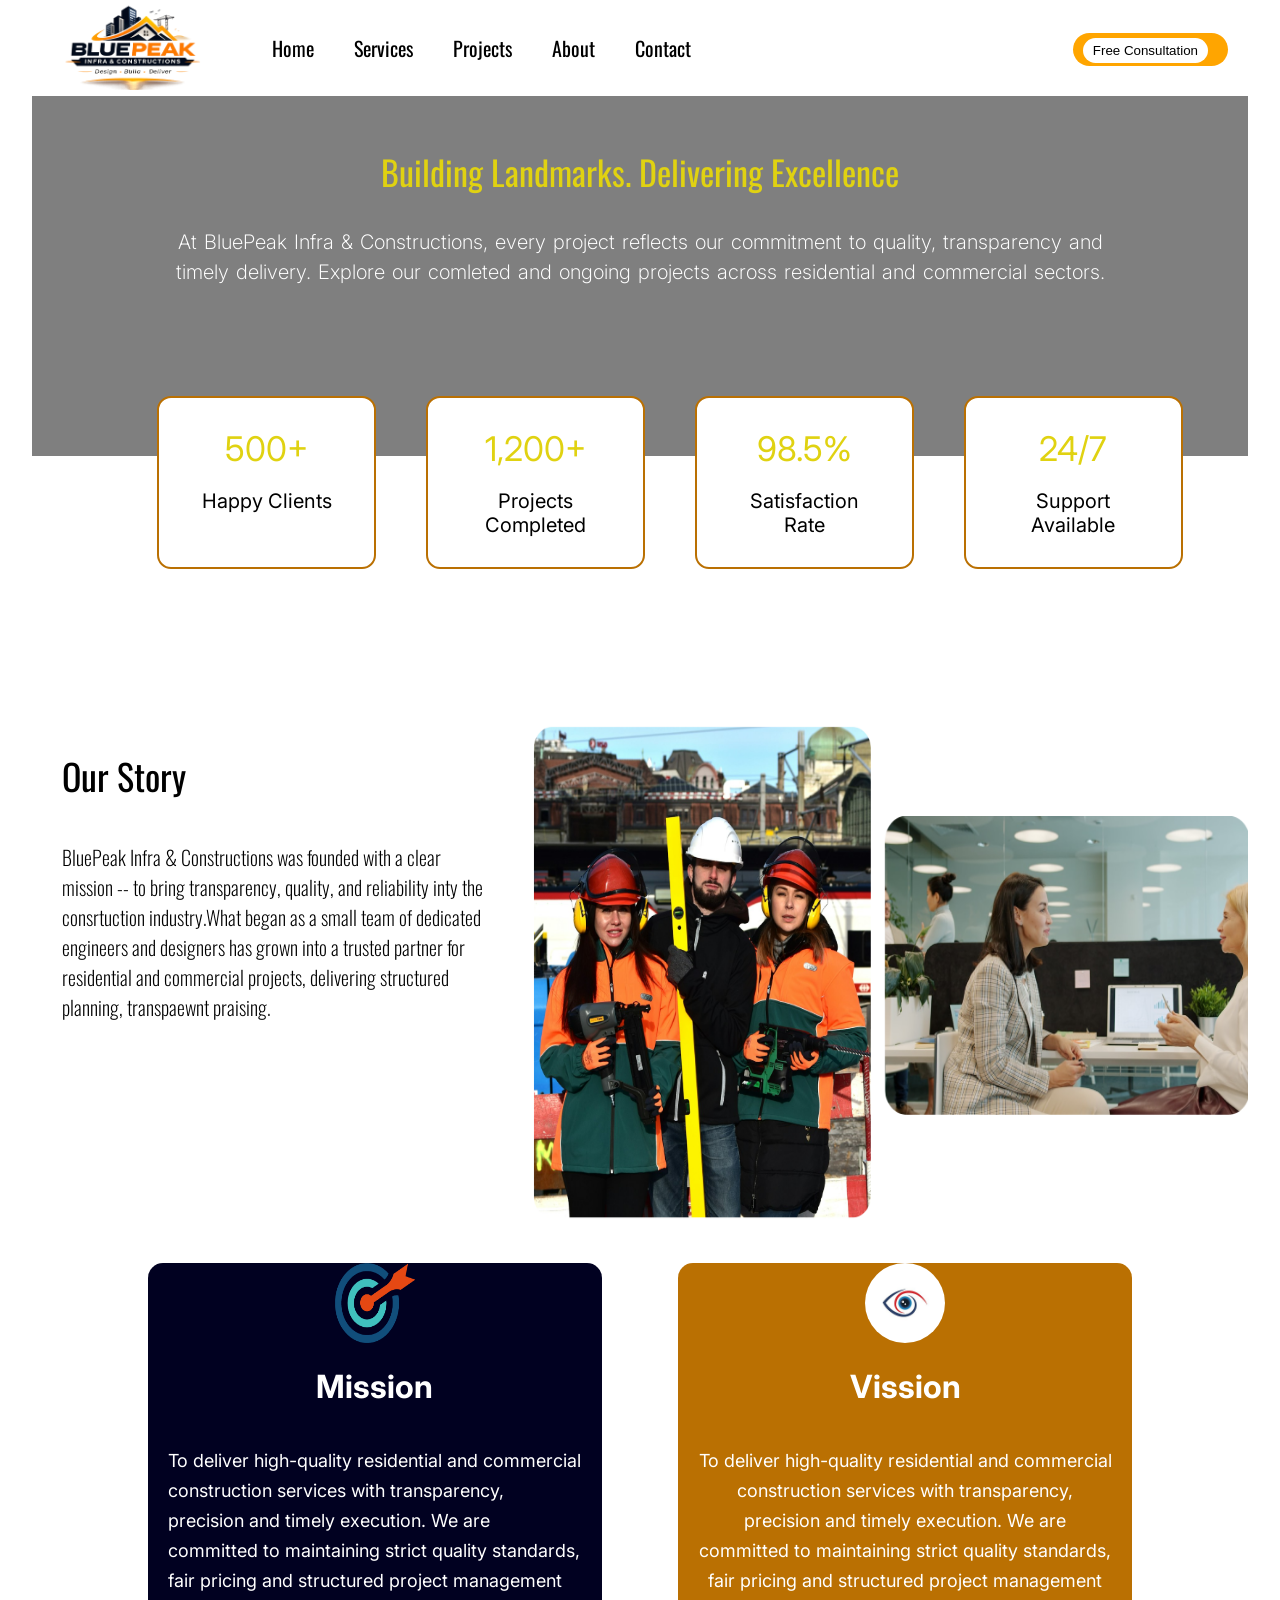
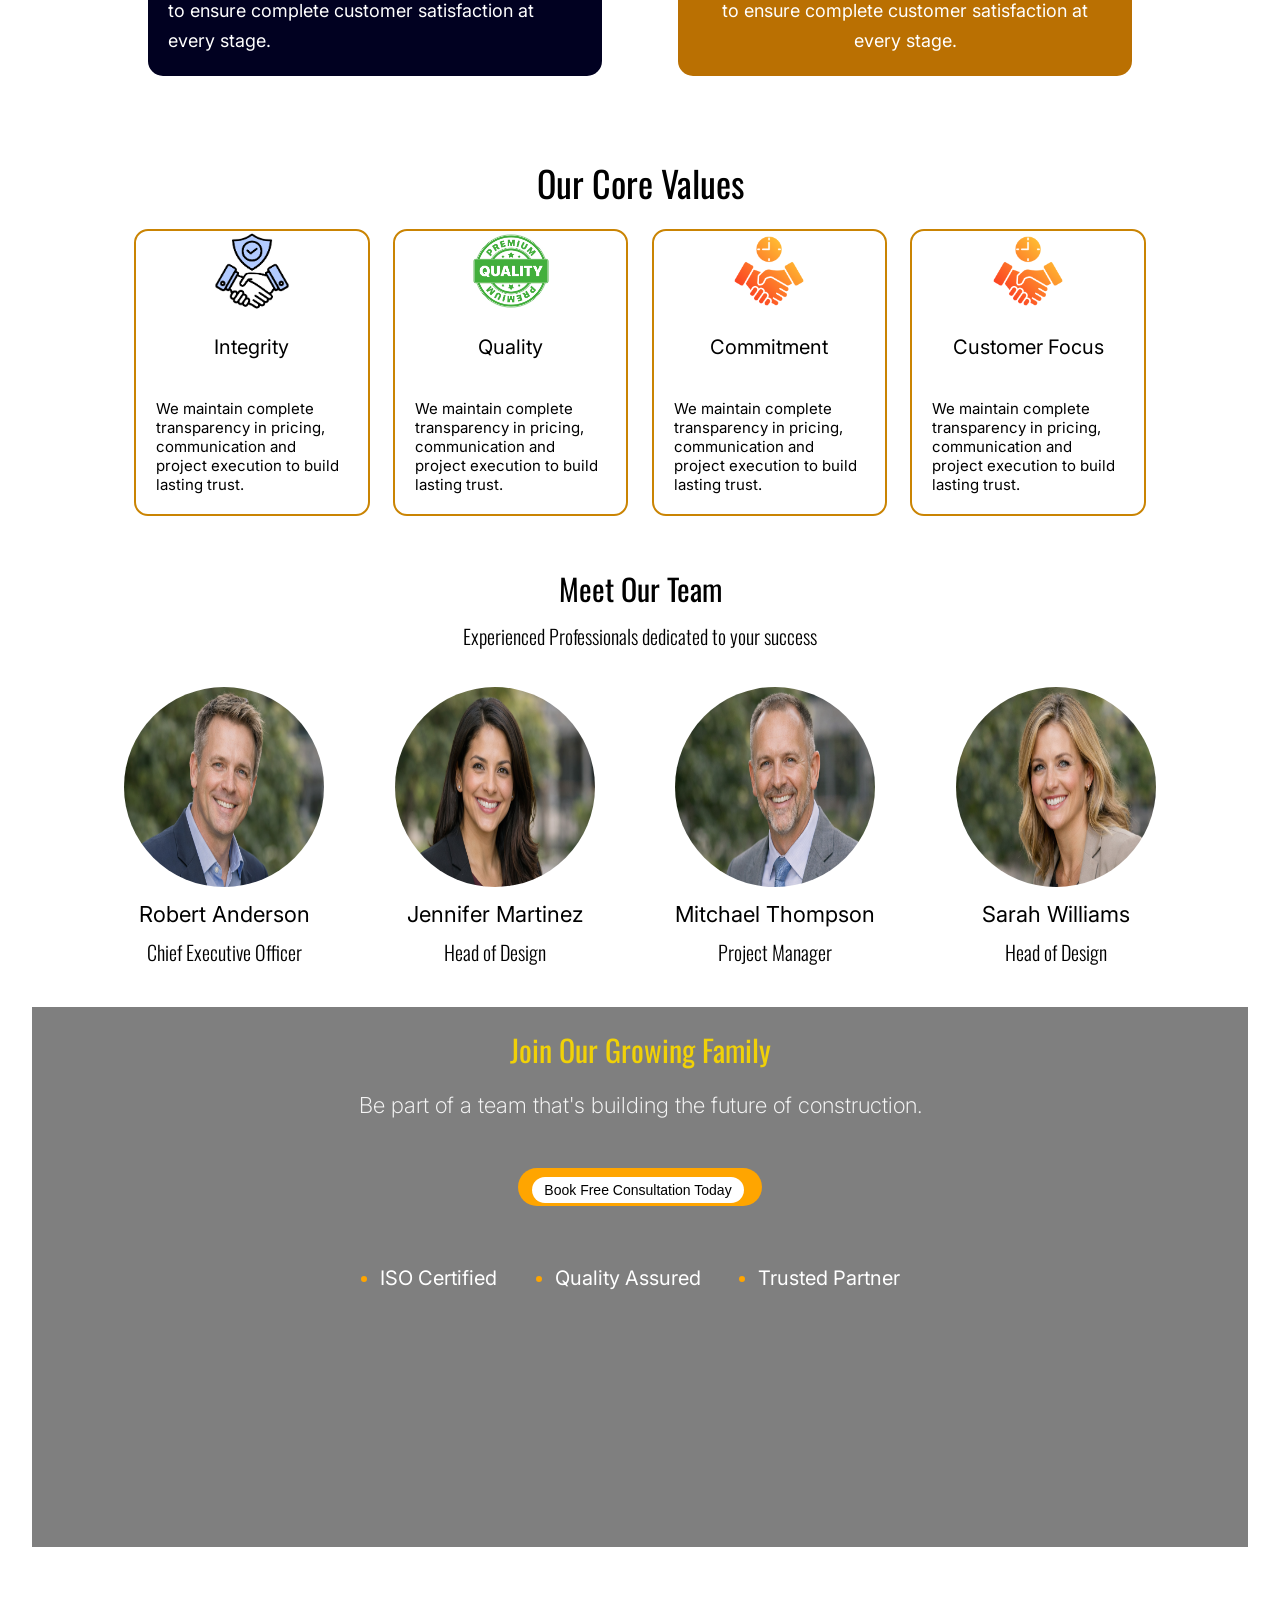
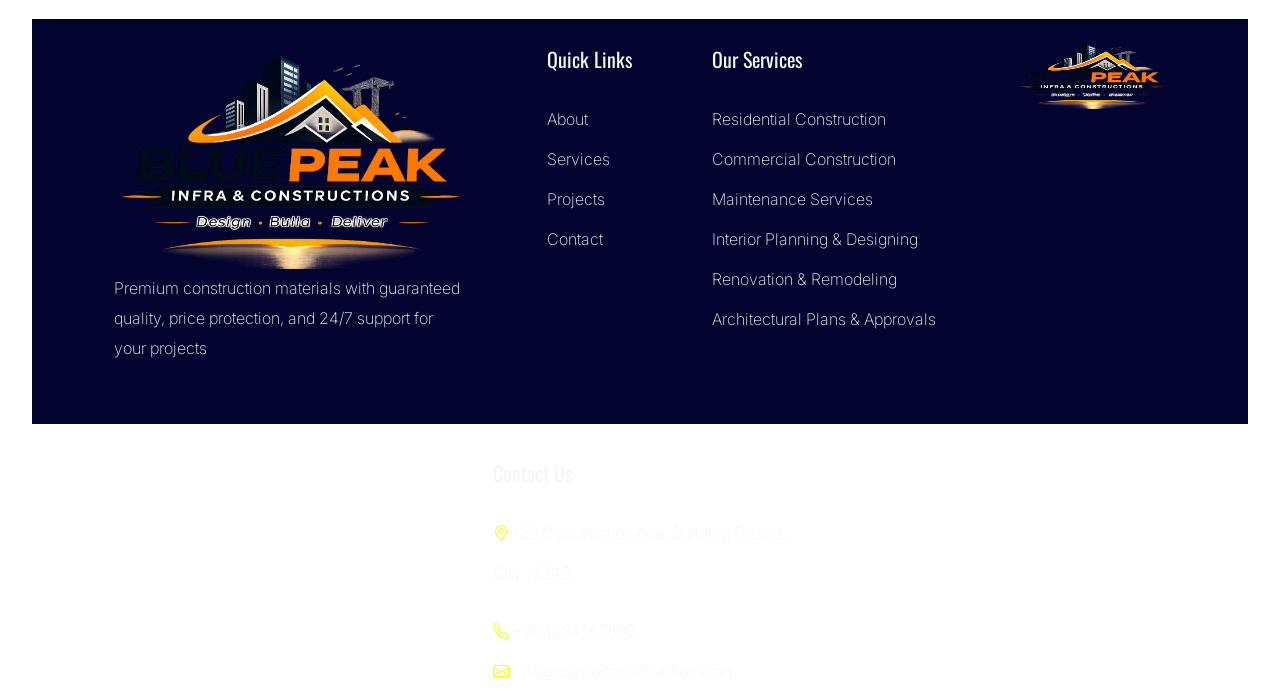
==== commit 1809c73d: "Update image paths in about.html" ====
--- a/about.html
+++ b/about.html
@@ -132,17 +132,17 @@
                 <p>Chief Executive Officer</p>
             </div>
             <div class="team1">
-                <img src="/ConstructionFinal/Assets/Images/P2.png" alt="team2">
+                <img src="Assets/Images/p2.png" alt="team2">
                 <h3>Jennifer Martinez</h3>
                 <p>Head of Design</p>
             </div>
             <div class="team1">
-                <img src="/ConstructionFinal/Assets/Images/P3.png" alt="team3">
+                <img src="Assets/Images/p3.png" alt="team3">
                 <h3>Mitchael Thompson</h3>
                 <p>Project Manager</p>
             </div>
             <div class="team1">
-                <img src="/ConstructionFinal/Assets/Images/P4.png" alt="team4">
+                <img src="Assets/Images/p4.png" alt="team4">
                 <h3>Sarah Williams</h3>
                 <p>Head of Design</p>
             </div>
